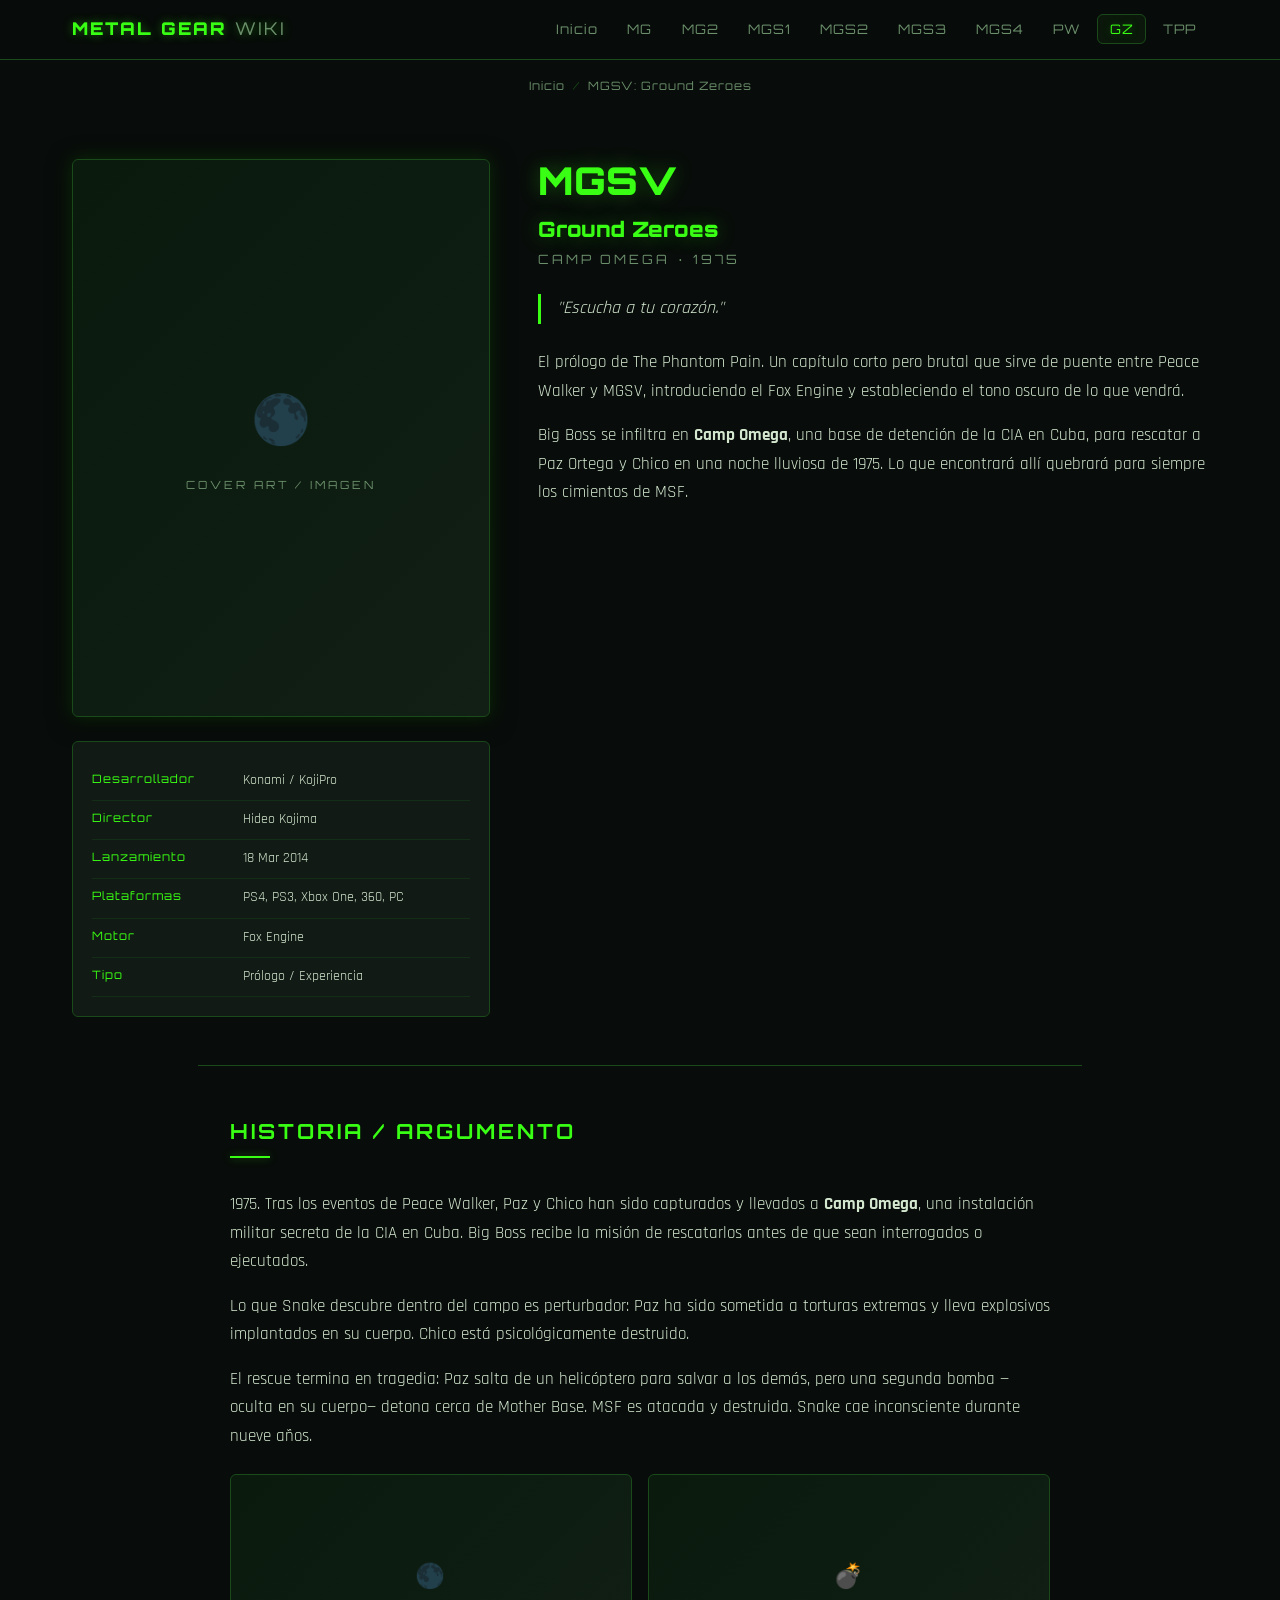
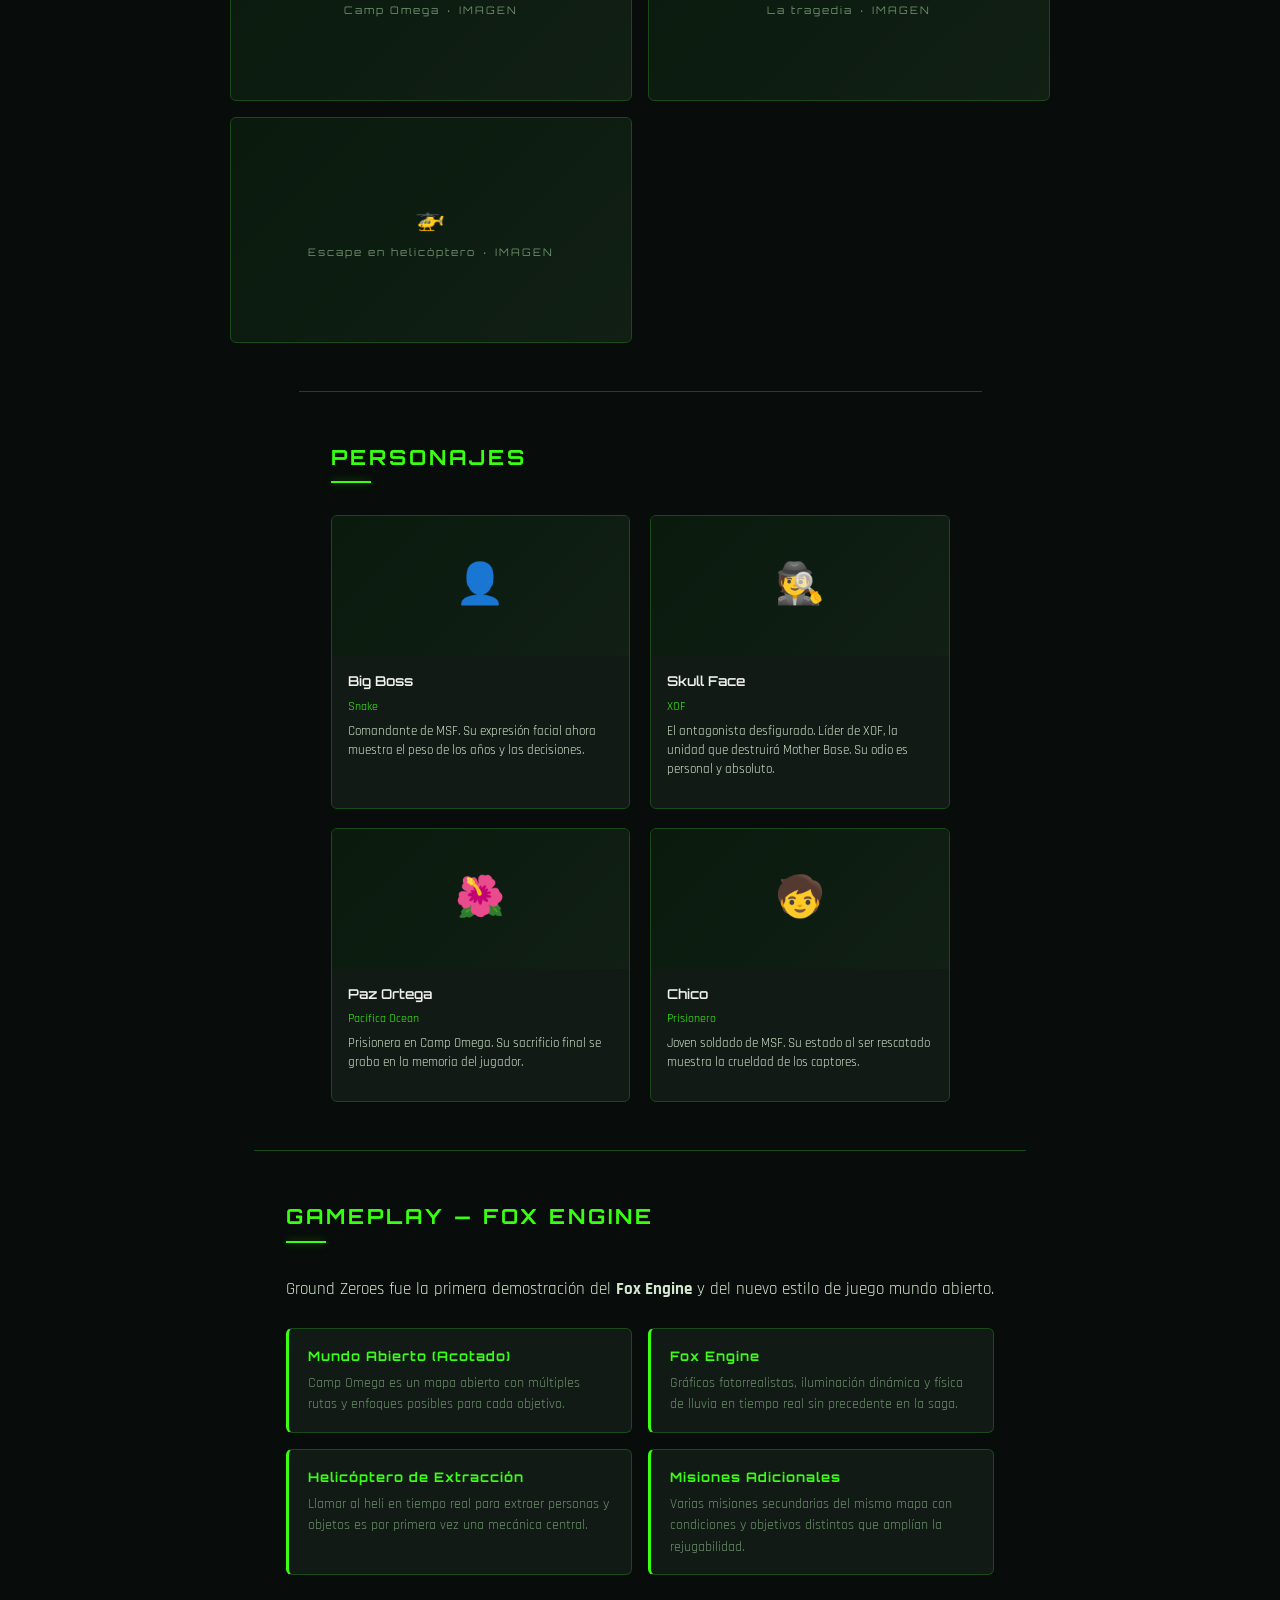
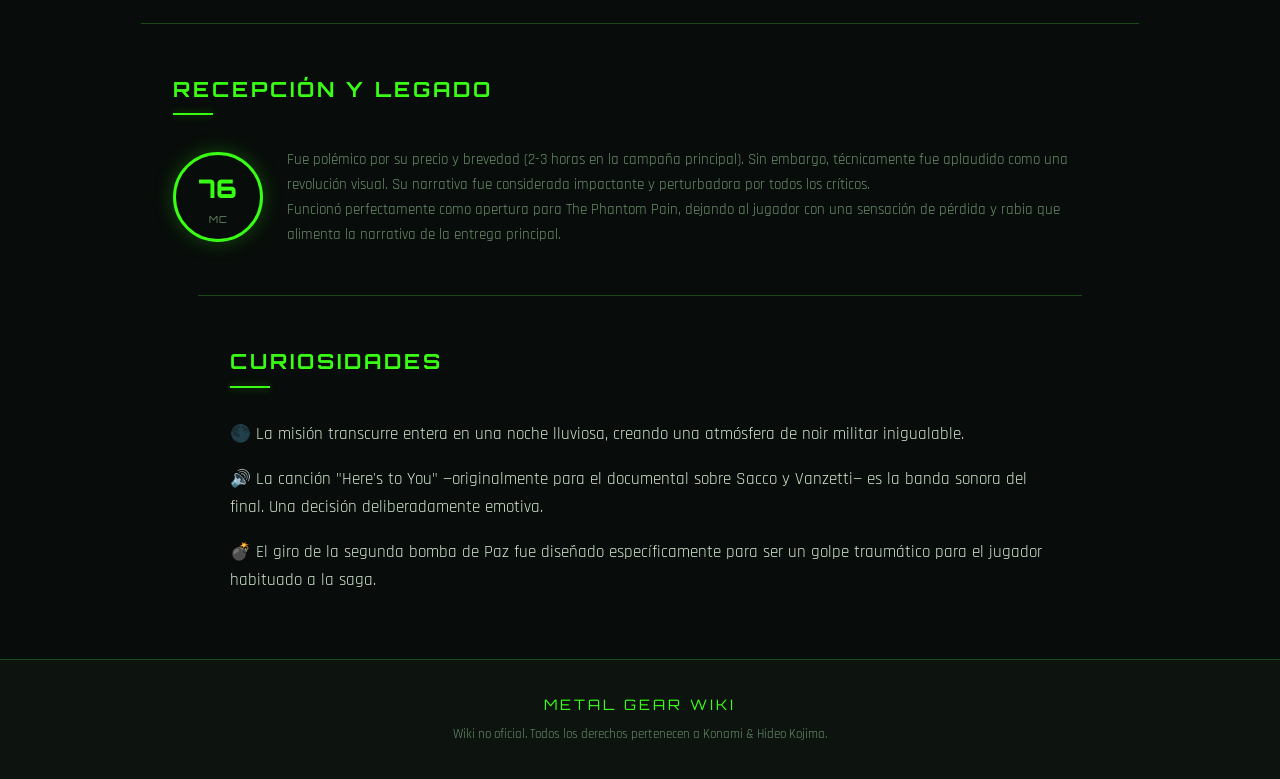
==== games/ground-zeroes.html @ 8def18e2 "base page test" ====
<!DOCTYPE html>
<html lang="es">

<head>
    <meta charset="UTF-8">
    <meta name="viewport" content="width=device-width, initial-scale=1.0">
    <meta name="description"
        content="Guía de Metal Gear Solid V: Ground Zeroes — Camp Omega, el prólogo de The Phantom Pain.">
    <title>MGSV: Ground Zeroes — Metal Gear Wiki</title>
    <link rel="stylesheet" href="../css/styles.css">
    <style>
        .fade-in {
            opacity: 0;
            transform: translateY(20px);
            transition: opacity 0.6s ease, transform 0.6s ease;
        }

        .fade-in.visible {
            opacity: 1;
            transform: translateY(0);
        }
    </style>
</head>

<body>
    <header>
        <div class="nav-inner">
            <a href="../index.html" class="nav-logo">METAL GEAR <span>WIKI</span></a>
            <nav>
                <ul>
                    <li><a href="../index.html">Inicio</a></li>
                    <li><a href="metal-gear.html">MG</a></li>
                    <li><a href="metal-gear-2.html">MG2</a></li>
                    <li><a href="mgs1.html">MGS1</a></li>
                    <li><a href="mgs2.html">MGS2</a></li>
                    <li><a href="mgs3.html">MGS3</a></li>
                    <li><a href="mgs4.html">MGS4</a></li>
                    <li><a href="peace-walker.html">PW</a></li>
                    <li><a href="ground-zeroes.html">GZ</a></li>
                    <li><a href="phantom-pain.html">TPP</a></li>
                </ul>
            </nav>
        </div>
    </header>
    <div class="breadcrumb">
        <a href="../index.html">Inicio</a><span class="sep">/</span>
        <span>MGSV: Ground Zeroes</span>
    </div>

    <div class="game-hero">
        <div class="game-cover-wrap">
            <div class="game-cover-img">
                <span class="placeholder-icon">🌑</span>
                <span class="placeholder-label">COVER ART / IMAGEN</span>
            </div>
            <div class="game-info-sidebar">
                <table>
                    <tr>
                        <td>Desarrollador</td>
                        <td>Konami / KojiPro</td>
                    </tr>
                    <tr>
                        <td>Director</td>
                        <td>Hideo Kojima</td>
                    </tr>
                    <tr>
                        <td>Lanzamiento</td>
                        <td>18 Mar 2014</td>
                    </tr>
                    <tr>
                        <td>Plataformas</td>
                        <td>PS4, PS3, Xbox One, 360, PC</td>
                    </tr>
                    <tr>
                        <td>Motor</td>
                        <td>Fox Engine</td>
                    </tr>
                    <tr>
                        <td>Tipo</td>
                        <td>Prólogo / Experiencia</td>
                    </tr>
                </table>
            </div>
        </div>
        <div class="game-meta">
            <h1>MGSV<br><span style="font-size:0.55em">Ground Zeroes</span></h1>
            <p class="subtitle">CAMP OMEGA · 1975</p>
            <p class="tagline">"Escucha a tu corazón."</p>
            <p>El prólogo de The Phantom Pain. Un capítulo corto pero brutal que sirve de puente entre Peace Walker y
                MGSV, introduciendo el Fox Engine y estableciendo el tono oscuro de lo que vendrá.</p>
            <p>Big Boss se infiltra en <strong>Camp Omega</strong>, una base de detención de la CIA en Cuba, para
                rescatar a Paz Ortega y Chico en una noche lluviosa de 1975. Lo que encontrará allí quebrará para
                siempre los cimientos de MSF.</p>
        </div>
    </div>

    <div class="content-section">
        <h2>Historia / Argumento</h2>
        <div class="section-bar"></div>
        <p>1975. Tras los eventos de Peace Walker, Paz y Chico han sido capturados y llevados a <strong>Camp
                Omega</strong>, una instalación militar secreta de la CIA en Cuba. Big Boss recibe la misión de
            rescatarlos antes de que sean interrogados o ejecutados.</p>
        <p>Lo que Snake descubre dentro del campo es perturbador: Paz ha sido sometida a torturas extremas y lleva
            explosivos implantados en su cuerpo. Chico está psicológicamente destruido.</p>
        <p>El rescue termina en tragedia: Paz salta de un helicóptero para salvar a los demás, pero una segunda bomba
            —oculta en su cuerpo— detona cerca de Mother Base. MSF es atacada y destruida. Snake cae inconsciente
            durante nueve años.</p>
        <div class="img-gallery">
            <div class="img-slot"><span class="img-slot-icon">🌑</span><span>Camp Omega · IMAGEN</span></div>
            <div class="img-slot"><span class="img-slot-icon">💣</span><span>La tragedia · IMAGEN</span></div>
            <div class="img-slot"><span class="img-slot-icon">🚁</span><span>Escape en helicóptero · IMAGEN</span></div>
        </div>
    </div>

    <div class="content-section">
        <h2>Personajes</h2>
        <div class="section-bar"></div>
        <div class="chars-grid">
            <div class="char-card">
                <div class="char-img">👤</div>
                <div class="char-info">
                    <div class="char-name">Big Boss</div>
                    <div class="char-alias">Snake</div>
                    <p class="char-desc">Comandante de MSF. Su expresión facial ahora muestra el peso de los años y las
                        decisiones.</p>
                </div>
            </div>
            <div class="char-card">
                <div class="char-img">🕵️</div>
                <div class="char-info">
                    <div class="char-name">Skull Face</div>
                    <div class="char-alias">XOF</div>
                    <p class="char-desc">El antagonista desfigurado. Líder de XOF, la unidad que destruirá Mother Base.
                        Su odio es personal y absoluto.</p>
                </div>
            </div>
            <div class="char-card">
                <div class="char-img">🌺</div>
                <div class="char-info">
                    <div class="char-name">Paz Ortega</div>
                    <div class="char-alias">Pacifica Ocean</div>
                    <p class="char-desc">Prisionera en Camp Omega. Su sacrificio final se graba en la memoria del
                        jugador.</p>
                </div>
            </div>
            <div class="char-card">
                <div class="char-img">🧒</div>
                <div class="char-info">
                    <div class="char-name">Chico</div>
                    <div class="char-alias">Prisionero</div>
                    <p class="char-desc">Joven soldado de MSF. Su estado al ser rescatado muestra la crueldad de los
                        captores.</p>
                </div>
            </div>
        </div>
    </div>

    <div class="content-section">
        <h2>Gameplay — Fox Engine</h2>
        <div class="section-bar"></div>
        <p>Ground Zeroes fue la primera demostración del <strong>Fox Engine</strong> y del nuevo estilo de juego mundo
            abierto.</p>
        <div class="features-list">
            <div class="feature-item">
                <h4>Mundo Abierto (Acotado)</h4>
                <p>Camp Omega es un mapa abierto con múltiples rutas y enfoques posibles para cada objetivo.</p>
            </div>
            <div class="feature-item">
                <h4>Fox Engine</h4>
                <p>Gráficos fotorrealistas, iluminación dinámica y física de lluvia en tiempo real sin precedente en la
                    saga.</p>
            </div>
            <div class="feature-item">
                <h4>Helicóptero de Extracción</h4>
                <p>Llamar al heli en tiempo real para extraer personas y objetos es por primera vez una mecánica
                    central.</p>
            </div>
            <div class="feature-item">
                <h4>Misiones Adicionales</h4>
                <p>Varias misiones secundarias del mismo mapa con condiciones y objetivos distintos que amplían la
                    rejugabilidad.</p>
            </div>
        </div>
    </div>

    <div class="content-section">
        <h2>Recepción y Legado</h2>
        <div class="section-bar"></div>
        <div class="score-block">
            <div class="score-circle"><span class="score-number">76</span><span class="score-label">MC</span></div>
            <div class="score-text">
                <p>Fue polémico por su precio y brevedad (2-3 horas en la campaña principal). Sin embargo, técnicamente
                    fue aplaudido como una revolución visual. Su narrativa fue considerada impactante y perturbadora por
                    todos los críticos.</p>
                <p>Funcionó perfectamente como apertura para The Phantom Pain, dejando al jugador con una sensación de
                    pérdida y rabia que alimenta la narrativa de la entrega principal.</p>
            </div>
        </div>
    </div>

    <div class="content-section">
        <h2>Curiosidades</h2>
        <div class="section-bar"></div>
        <p>🌑 La misión transcurre entera en una noche lluviosa, creando una atmósfera de noir militar inigualable.</p>
        <p>🔊 La canción "Here's to You" —originalmente para el documental sobre Sacco y Vanzetti— es la banda sonora
            del final. Una decisión deliberadamente emotiva.</p>
        <p>💣 El giro de la segunda bomba de Paz fue diseñado específicamente para ser un golpe traumático para el
            jugador habituado a la saga.</p>
    </div>

    <footer>
        <div class="footer-logo">METAL GEAR WIKI</div>
        <p class="footer-text">Wiki no oficial. Todos los derechos pertenecen a Konami &amp; Hideo Kojima.</p>
    </footer>
    <script src="../js/main.js"></script>
</body>

</html>
---- css/styles.css ----
/* =====================
   Google Fonts
===================== */
@import url('https://fonts.googleapis.com/css2?family=Orbitron:wght@400;600;900&family=Rajdhani:wght@300;400;600&display=swap');

/* =====================
   Reset & Variables
===================== */
*,
*::before,
*::after {
  box-sizing: border-box;
  margin: 0;
  padding: 0;
}

:root {
  --bg-deep: #080c0a;
  --bg-dark: #0d1410;
  --bg-card: #111a14;
  --bg-card-hover: #162019;
  --border-green: #1a4a1a;
  --accent-green: #39ff14;
  --accent-dim: #1e8c0a;
  --accent-red: #c0392b;
  --text-primary: #d4e8d0;
  --text-muted: #6b8f6b;
  --text-white: #f0f0f0;
  --font-title: 'Orbitron', monospace;
  --font-body: 'Rajdhani', sans-serif;
  --shadow-green: 0 0 18px rgba(57, 255, 20, 0.15);
  --shadow-card: 0 4px 24px rgba(0, 0, 0, 0.6);
  --radius: 6px;
  --transition: 0.3s ease;
}

html {
  scroll-behavior: smooth;
}

body {
  font-family: var(--font-body);
  background-color: var(--bg-deep);
  color: var(--text-primary);
  min-height: 100vh;
  display: flex;
  flex-direction: column;
  font-size: 1.05rem;
  line-height: 1.7;
}

/* =====================
   Scrollbar
===================== */
::-webkit-scrollbar {
  width: 8px;
}

::-webkit-scrollbar-track {
  background: var(--bg-dark);
}

::-webkit-scrollbar-thumb {
  background: var(--border-green);
  border-radius: 4px;
}

::-webkit-scrollbar-thumb:hover {
  background: var(--accent-dim);
}

/* =====================
   Header / Nav
===================== */
header {
  background: rgba(8, 12, 10, 0.95);
  border-bottom: 1px solid var(--border-green);
  position: sticky;
  top: 0;
  z-index: 100;
  backdrop-filter: blur(8px);
}

.nav-inner {
  max-width: 1200px;
  margin: 0 auto;
  padding: 0.9rem 2rem;
  display: flex;
  align-items: center;
  justify-content: space-between;
  gap: 1rem;
}

.nav-logo {
  font-family: var(--font-title);
  font-size: 1.1rem;
  font-weight: 900;
  color: var(--accent-green);
  text-decoration: none;
  letter-spacing: 2px;
  text-shadow: 0 0 10px rgba(57, 255, 20, 0.4);
  white-space: nowrap;
}

.nav-logo span {
  color: var(--text-muted);
  font-weight: 400;
}

nav ul {
  list-style: none;
  display: flex;
  flex-wrap: wrap;
  gap: 0.3rem;
}

nav ul li a {
  color: var(--text-muted);
  text-decoration: none;
  font-size: 0.82rem;
  font-family: var(--font-title);
  letter-spacing: 1px;
  padding: 0.35rem 0.7rem;
  border: 1px solid transparent;
  border-radius: var(--radius);
  transition: var(--transition);
}

nav ul li a:hover,
nav ul li a.active {
  color: var(--accent-green);
  border-color: var(--border-green);
  background: rgba(57, 255, 20, 0.05);
  text-shadow: 0 0 8px rgba(57, 255, 20, 0.3);
}

/* =====================
   Hero (index)
===================== */
.hero {
  position: relative;
  min-height: 92vh;
  display: flex;
  align-items: center;
  justify-content: center;
  text-align: center;
  overflow: hidden;
  padding: 3rem 2rem;
  background:
    radial-gradient(ellipse at 50% 60%, rgba(57, 255, 20, 0.05) 0%, transparent 70%),
    linear-gradient(180deg, #080c0a 0%, #0d1410 100%);
}

.hero::before {
  content: '';
  position: absolute;
  inset: 0;
  background-image:
    repeating-linear-gradient(0deg, transparent, transparent 39px, rgba(57, 255, 20, 0.04) 40px),
    repeating-linear-gradient(90deg, transparent, transparent 39px, rgba(57, 255, 20, 0.04) 40px);
  pointer-events: none;
}

.hero-content {
  position: relative;
  z-index: 1;
  max-width: 800px;
}

.hero-eyebrow {
  font-family: var(--font-title);
  font-size: 0.75rem;
  letter-spacing: 5px;
  color: var(--text-muted);
  margin-bottom: 1rem;
  text-transform: uppercase;
}

.hero h1 {
  font-family: var(--font-title);
  font-size: clamp(2.2rem, 6vw, 4.5rem);
  font-weight: 900;
  color: var(--accent-green);
  text-shadow: 0 0 30px rgba(57, 255, 20, 0.4);
  line-height: 1.1;
  margin-bottom: 0.5rem;
}

.hero h1 span {
  color: var(--text-white);
}

.hero-sub {
  font-size: 1.15rem;
  color: var(--text-muted);
  max-width: 550px;
  margin: 1.2rem auto 2.5rem;
  font-weight: 300;
}

.hero-img-placeholder {
  width: 100%;
  max-width: 700px;
  height: 280px;
  border: 1px solid var(--border-green);
  border-radius: var(--radius);
  background:
    linear-gradient(135deg, #0d1a10 0%, #111f14 100%);
  display: flex;
  align-items: center;
  justify-content: center;
  color: var(--text-muted);
  font-family: var(--font-title);
  font-size: 0.75rem;
  letter-spacing: 3px;
  margin: 0 auto 2.5rem;
  box-shadow: var(--shadow-green), var(--shadow-card);
  position: relative;
  overflow: hidden;
}

.hero-img-placeholder::after {
  content: '';
  position: absolute;
  inset: 0;
  background: repeating-linear-gradient(-45deg, transparent, transparent 10px,
      rgba(57, 255, 20, 0.015) 10px, rgba(57, 255, 20, 0.015) 11px);
}

/* =====================
   Buttons
===================== */
.btn {
  display: inline-block;
  padding: 0.75rem 2rem;
  font-family: var(--font-title);
  font-size: 0.8rem;
  letter-spacing: 2px;
  text-decoration: none;
  border-radius: var(--radius);
  transition: var(--transition);
  cursor: pointer;
  border: none;
}

.btn-primary {
  background: var(--accent-green);
  color: var(--bg-deep);
  font-weight: 700;
  box-shadow: 0 0 20px rgba(57, 255, 20, 0.3);
}

.btn-primary:hover {
  background: #fff;
  box-shadow: 0 0 30px rgba(57, 255, 20, 0.5);
}

.btn-outline {
  background: transparent;
  color: var(--accent-green);
  border: 1px solid var(--border-green);
}

.btn-outline:hover {
  background: rgba(57, 255, 20, 0.08);
  border-color: var(--accent-green);
}

/* =====================
   Section base
===================== */
.section {
  padding: 5rem 2rem;
  max-width: 1200px;
  margin: 0 auto;
  width: 100%;
}

.section-title {
  font-family: var(--font-title);
  font-size: 1.6rem;
  font-weight: 600;
  color: var(--accent-green);
  letter-spacing: 3px;
  margin-bottom: 0.5rem;
  text-transform: uppercase;
}

.section-divider {
  width: 60px;
  height: 2px;
  background: var(--accent-green);
  margin-bottom: 2.5rem;
  box-shadow: 0 0 10px rgba(57, 255, 20, 0.4);
}

/* =====================
   Game Cards Grid (index)
===================== */
.games-grid {
  display: grid;
  grid-template-columns: repeat(auto-fill, minmax(300px, 1fr));
  gap: 1.5rem;
}

.game-card {
  background: var(--bg-card);
  border: 1px solid var(--border-green);
  border-radius: var(--radius);
  overflow: hidden;
  text-decoration: none;
  transition: var(--transition);
  display: flex;
  flex-direction: column;
  box-shadow: var(--shadow-card);
  position: relative;
}

.game-card:hover {
  border-color: var(--accent-green);
  background: var(--bg-card-hover);
  transform: translateY(-4px);
  box-shadow: var(--shadow-green), var(--shadow-card);
}

.card-cover {
  width: 100%;
  height: 170px;
  background: linear-gradient(135deg, #0a1a0d 0%, #111f14 100%);
  display: flex;
  align-items: center;
  justify-content: center;
  flex-direction: column;
  gap: 0.5rem;
  position: relative;
  overflow: hidden;
}

.card-cover::after {
  content: '';
  position: absolute;
  inset: 0;
  background: repeating-linear-gradient(-45deg, transparent, transparent 8px,
      rgba(57, 255, 20, 0.02) 8px, rgba(57, 255, 20, 0.02) 9px);
}

.card-cover img {
  width: 100%;
  height: 100%;
  object-fit: cover;
  opacity: 0.85;
}

.card-cover-label {
  font-family: var(--font-title);
  font-size: 0.65rem;
  letter-spacing: 3px;
  color: var(--text-muted);
  z-index: 1;
}

.card-year {
  font-family: var(--font-title);
  font-size: 1.8rem;
  font-weight: 900;
  color: rgba(57, 255, 20, 0.15);
  z-index: 1;
}

.card-body {
  padding: 1.2rem 1.4rem;
  flex: 1;
}

.card-tag {
  font-size: 0.7rem;
  font-family: var(--font-title);
  letter-spacing: 2px;
  color: var(--accent-green);
  text-transform: uppercase;
  margin-bottom: 0.4rem;
  display: block;
}

.card-title {
  font-family: var(--font-title);
  font-size: 1rem;
  color: var(--text-white);
  font-weight: 600;
  margin-bottom: 0.6rem;
}

.card-desc {
  font-size: 0.9rem;
  color: var(--text-muted);
  line-height: 1.6;
}

.card-footer {
  padding: 0.8rem 1.4rem;
  border-top: 1px solid var(--border-green);
  display: flex;
  align-items: center;
  justify-content: space-between;
  font-size: 0.78rem;
  color: var(--text-muted);
  font-family: var(--font-title);
  letter-spacing: 1px;
}

.card-arrow {
  color: var(--accent-green);
  font-size: 1.1rem;
}

/* =====================
   Game Page — Hero
===================== */
.game-hero {
  padding: 4rem 2rem 3rem;
  max-width: 1200px;
  margin: 0 auto;
  display: grid;
  grid-template-columns: 1fr 1.6fr;
  gap: 3rem;
  align-items: start;
}

.game-cover-wrap {
  position: sticky;
  top: 80px;
}

.game-cover-img {
  width: 100%;
  aspect-ratio: 3/4;
  border: 1px solid var(--border-green);
  border-radius: var(--radius);
  background: linear-gradient(135deg, #0a1a0d, #111f14);
  display: flex;
  align-items: center;
  justify-content: center;
  flex-direction: column;
  gap: 0.8rem;
  box-shadow: var(--shadow-green), var(--shadow-card);
  overflow: hidden;
  position: relative;
}

.game-cover-img img {
  width: 100%;
  height: 100%;
  object-fit: cover;
}

.game-cover-img .placeholder-label {
  font-family: var(--font-title);
  font-size: 0.7rem;
  letter-spacing: 3px;
  color: var(--text-muted);
  z-index: 1;
}

.game-cover-img .placeholder-icon {
  font-size: 3rem;
  z-index: 1;
}

.game-info-sidebar {
  background: var(--bg-card);
  border: 1px solid var(--border-green);
  border-radius: var(--radius);
  padding: 1.2rem;
  margin-top: 1.5rem;
  font-size: 0.88rem;
}

.game-info-sidebar table {
  width: 100%;
  border-collapse: collapse;
}

.game-info-sidebar td {
  padding: 0.45rem 0;
  border-bottom: 1px solid rgba(26, 74, 26, 0.4);
  vertical-align: top;
}

.game-info-sidebar td:first-child {
  font-family: var(--font-title);
  font-size: 0.72rem;
  letter-spacing: 1px;
  color: var(--accent-green);
  white-space: nowrap;
  padding-right: 1rem;
  width: 40%;
}

.game-info-sidebar td:last-child {
  color: var(--text-primary);
}

.game-meta h1 {
  font-family: var(--font-title);
  font-size: clamp(1.5rem, 3vw, 2.5rem);
  font-weight: 900;
  color: var(--accent-green);
  text-shadow: 0 0 20px rgba(57, 255, 20, 0.3);
  line-height: 1.1;
  margin-bottom: 0.3rem;
}

.game-meta .subtitle {
  font-family: var(--font-title);
  font-size: 0.8rem;
  letter-spacing: 3px;
  color: var(--text-muted);
  margin-bottom: 1.5rem;
}

.game-meta .tagline {
  font-size: 1.1rem;
  color: var(--text-primary);
  font-style: italic;
  border-left: 3px solid var(--accent-green);
  padding-left: 1rem;
  margin-bottom: 1.5rem;
}

.game-meta p {
  color: var(--text-primary);
  margin-bottom: 1rem;
}

/* =====================
   Content Sections
===================== */
.content-section {
  padding: 3rem 2rem;
  max-width: 1200px;
  margin: 0 auto;
  border-top: 1px solid var(--border-green);
}

.content-section h2 {
  font-family: var(--font-title);
  font-size: 1.3rem;
  color: var(--accent-green);
  letter-spacing: 3px;
  margin-bottom: 0.4rem;
  text-transform: uppercase;
}

.content-section .section-bar {
  width: 40px;
  height: 2px;
  background: var(--accent-green);
  margin-bottom: 2rem;
  box-shadow: 0 0 8px rgba(57, 255, 20, 0.4);
}

.content-section p {
  margin-bottom: 1rem;
  max-width: 820px;
  color: var(--text-primary);
}

/* Characters grid */
.chars-grid {
  display: grid;
  grid-template-columns: repeat(auto-fill, minmax(200px, 1fr));
  gap: 1.2rem;
  margin-top: 1.5rem;
}

.char-card {
  background: var(--bg-card);
  border: 1px solid var(--border-green);
  border-radius: var(--radius);
  overflow: hidden;
  transition: var(--transition);
}

.char-card:hover {
  border-color: var(--accent-green);
  transform: translateY(-3px);
  box-shadow: var(--shadow-green);
}

.char-img {
  width: 100%;
  height: 140px;
  background: linear-gradient(135deg, #0a1a0d, #111f14);
  display: flex;
  align-items: center;
  justify-content: center;
  font-size: 2.5rem;
}

.char-info {
  padding: 0.8rem 1rem;
}

.char-name {
  font-family: var(--font-title);
  font-size: 0.85rem;
  color: var(--text-white);
  font-weight: 600;
  margin-bottom: 0.2rem;
}

.char-alias {
  font-size: 0.78rem;
  color: var(--accent-green);
  margin-bottom: 0.3rem;
}

.char-desc {
  font-size: 0.8rem;
  color: var(--text-muted);
  line-height: 1.5;
}

/* Screenshot / Image Gallery */
.img-gallery {
  display: grid;
  grid-template-columns: repeat(auto-fill, minmax(280px, 1fr));
  gap: 1rem;
  margin-top: 1.5rem;
}

.img-slot {
  aspect-ratio: 16/9;
  background: linear-gradient(135deg, #0a1a0d, #111f14);
  border: 1px solid var(--border-green);
  border-radius: var(--radius);
  display: flex;
  align-items: center;
  justify-content: center;
  flex-direction: column;
  gap: 0.4rem;
  color: var(--text-muted);
  font-family: var(--font-title);
  font-size: 0.65rem;
  letter-spacing: 2px;
  overflow: hidden;
  position: relative;
}

.img-slot img {
  width: 100%;
  height: 100%;
  object-fit: cover;
}

.img-slot-icon {
  font-size: 1.5rem;
}

/* Gameplay features list */
.features-list {
  display: grid;
  grid-template-columns: repeat(auto-fill, minmax(260px, 1fr));
  gap: 1rem;
  margin-top: 1.5rem;
}

.feature-item {
  background: var(--bg-card);
  border: 1px solid var(--border-green);
  border-left: 3px solid var(--accent-green);
  border-radius: var(--radius);
  padding: 1rem 1.2rem;
}

.feature-item h4 {
  font-family: var(--font-title);
  font-size: 0.82rem;
  color: var(--accent-green);
  letter-spacing: 1px;
  margin-bottom: 0.4rem;
}

.feature-item p {
  font-size: 0.88rem;
  color: var(--text-muted);
  line-height: 1.5;
  margin: 0;
}

/* Score bar */
.score-block {
  display: flex;
  align-items: center;
  gap: 1.5rem;
  flex-wrap: wrap;
  margin-top: 1.5rem;
}

.score-circle {
  width: 90px;
  height: 90px;
  border-radius: 50%;
  border: 3px solid var(--accent-green);
  display: flex;
  align-items: center;
  justify-content: center;
  flex-direction: column;
  box-shadow: 0 0 20px rgba(57, 255, 20, 0.25);
}

.score-number {
  font-family: var(--font-title);
  font-size: 1.6rem;
  font-weight: 900;
  color: var(--accent-green);
}

.score-label {
  font-size: 0.6rem;
  color: var(--text-muted);
  font-family: var(--font-title);
  letter-spacing: 1px;
}

.score-text {
  flex: 1;
  min-width: 200px;
}

.score-text p {
  font-size: 0.92rem;
  color: var(--text-muted);
  margin: 0;
}

/* =====================
   Breadcrumb
===================== */
.breadcrumb {
  max-width: 1200px;
  margin: 0 auto;
  padding: 1rem 2rem 0;
  display: flex;
  align-items: center;
  gap: 0.5rem;
  font-family: var(--font-title);
  font-size: 0.72rem;
  letter-spacing: 1px;
  color: var(--text-muted);
}

.breadcrumb a {
  color: var(--text-muted);
  text-decoration: none;
  transition: color var(--transition);
}

.breadcrumb a:hover {
  color: var(--accent-green);
}

.breadcrumb .sep {
  color: var(--border-green);
}

/* =====================
   Footer
===================== */
footer {
  margin-top: auto;
  background: var(--bg-dark);
  border-top: 1px solid var(--border-green);
  padding: 2rem;
  text-align: center;
}

.footer-logo {
  font-family: var(--font-title);
  font-size: 0.9rem;
  color: var(--accent-green);
  letter-spacing: 3px;
  margin-bottom: 0.5rem;
}

.footer-text {
  font-size: 0.82rem;
  color: var(--text-muted);
}

/* =====================
   Responsive
===================== */
@media (max-width: 768px) {
  .game-hero {
    grid-template-columns: 1fr;
  }

  .game-cover-wrap {
    position: static;
    max-width: 280px;
    margin: 0 auto;
  }

  nav ul {
    gap: 0.15rem;
  }

  nav ul li a {
    font-size: 0.7rem;
    padding: 0.3rem 0.45rem;
  }
}
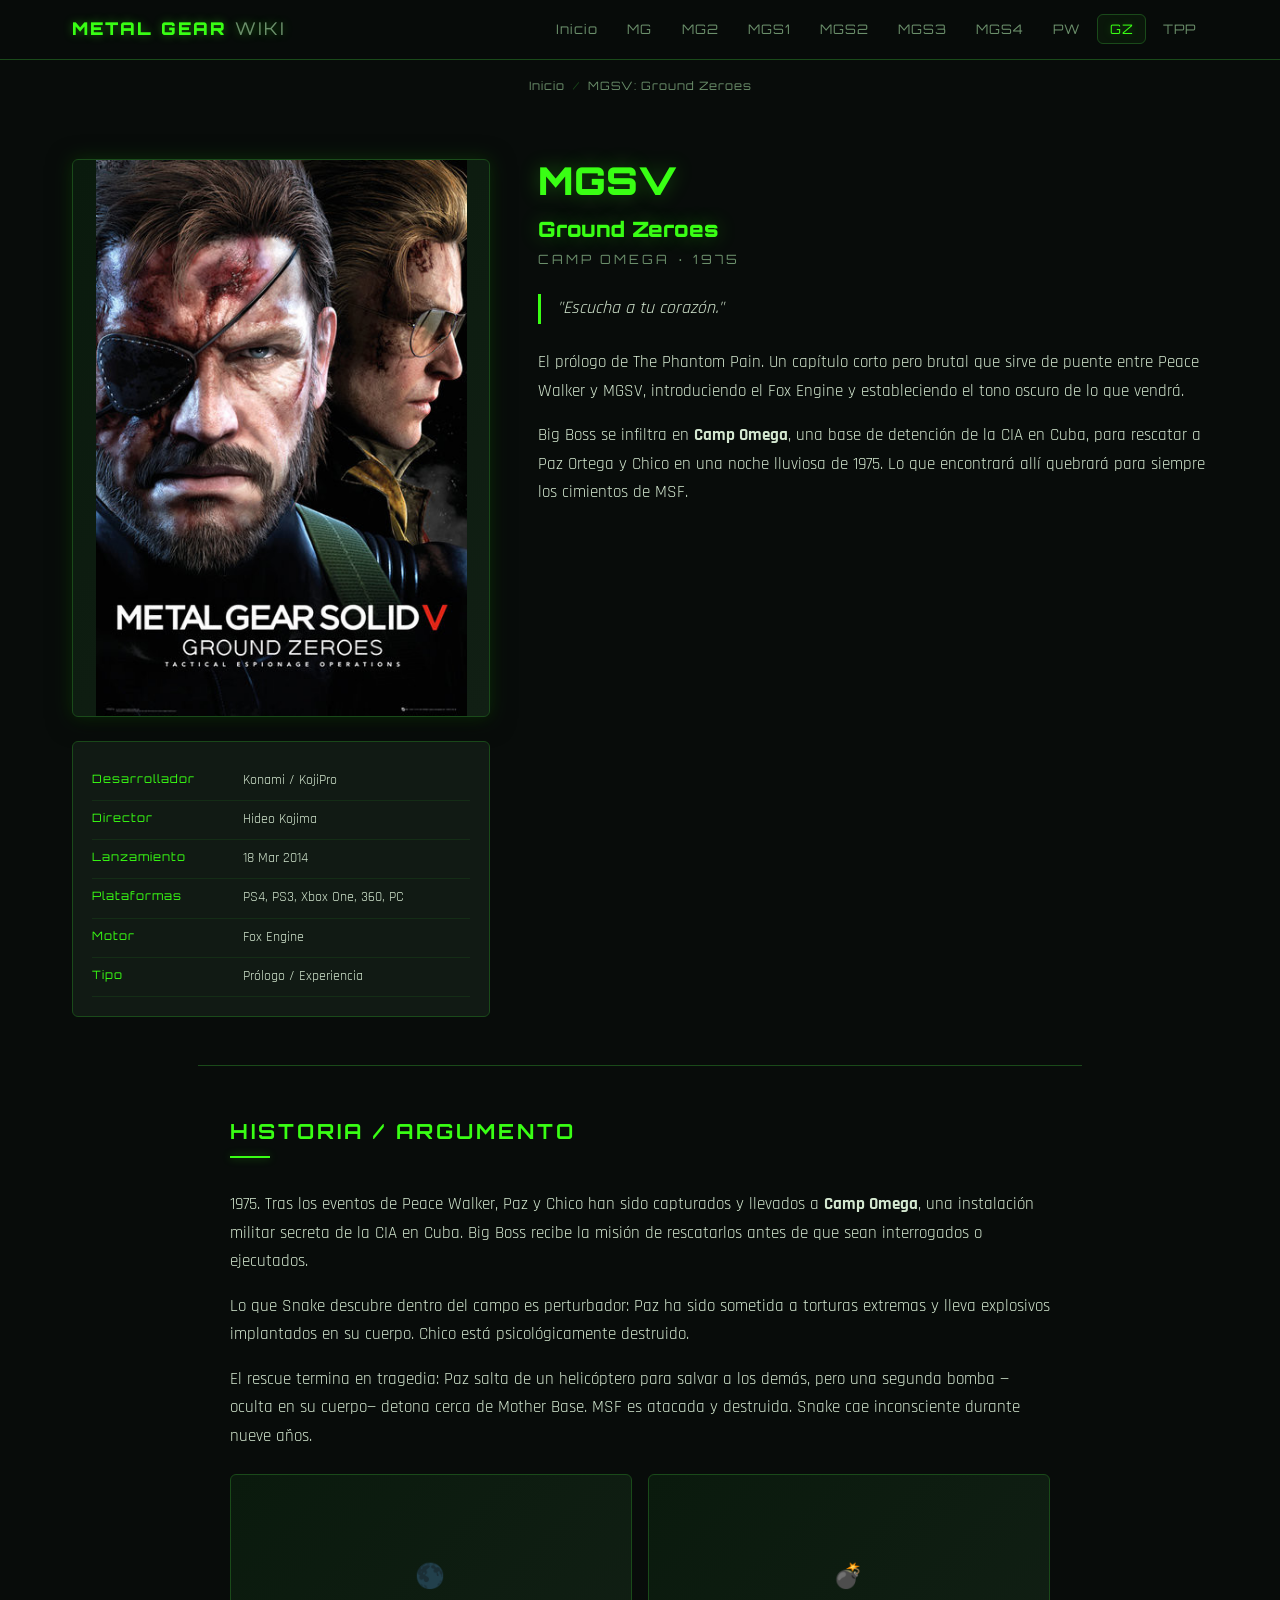
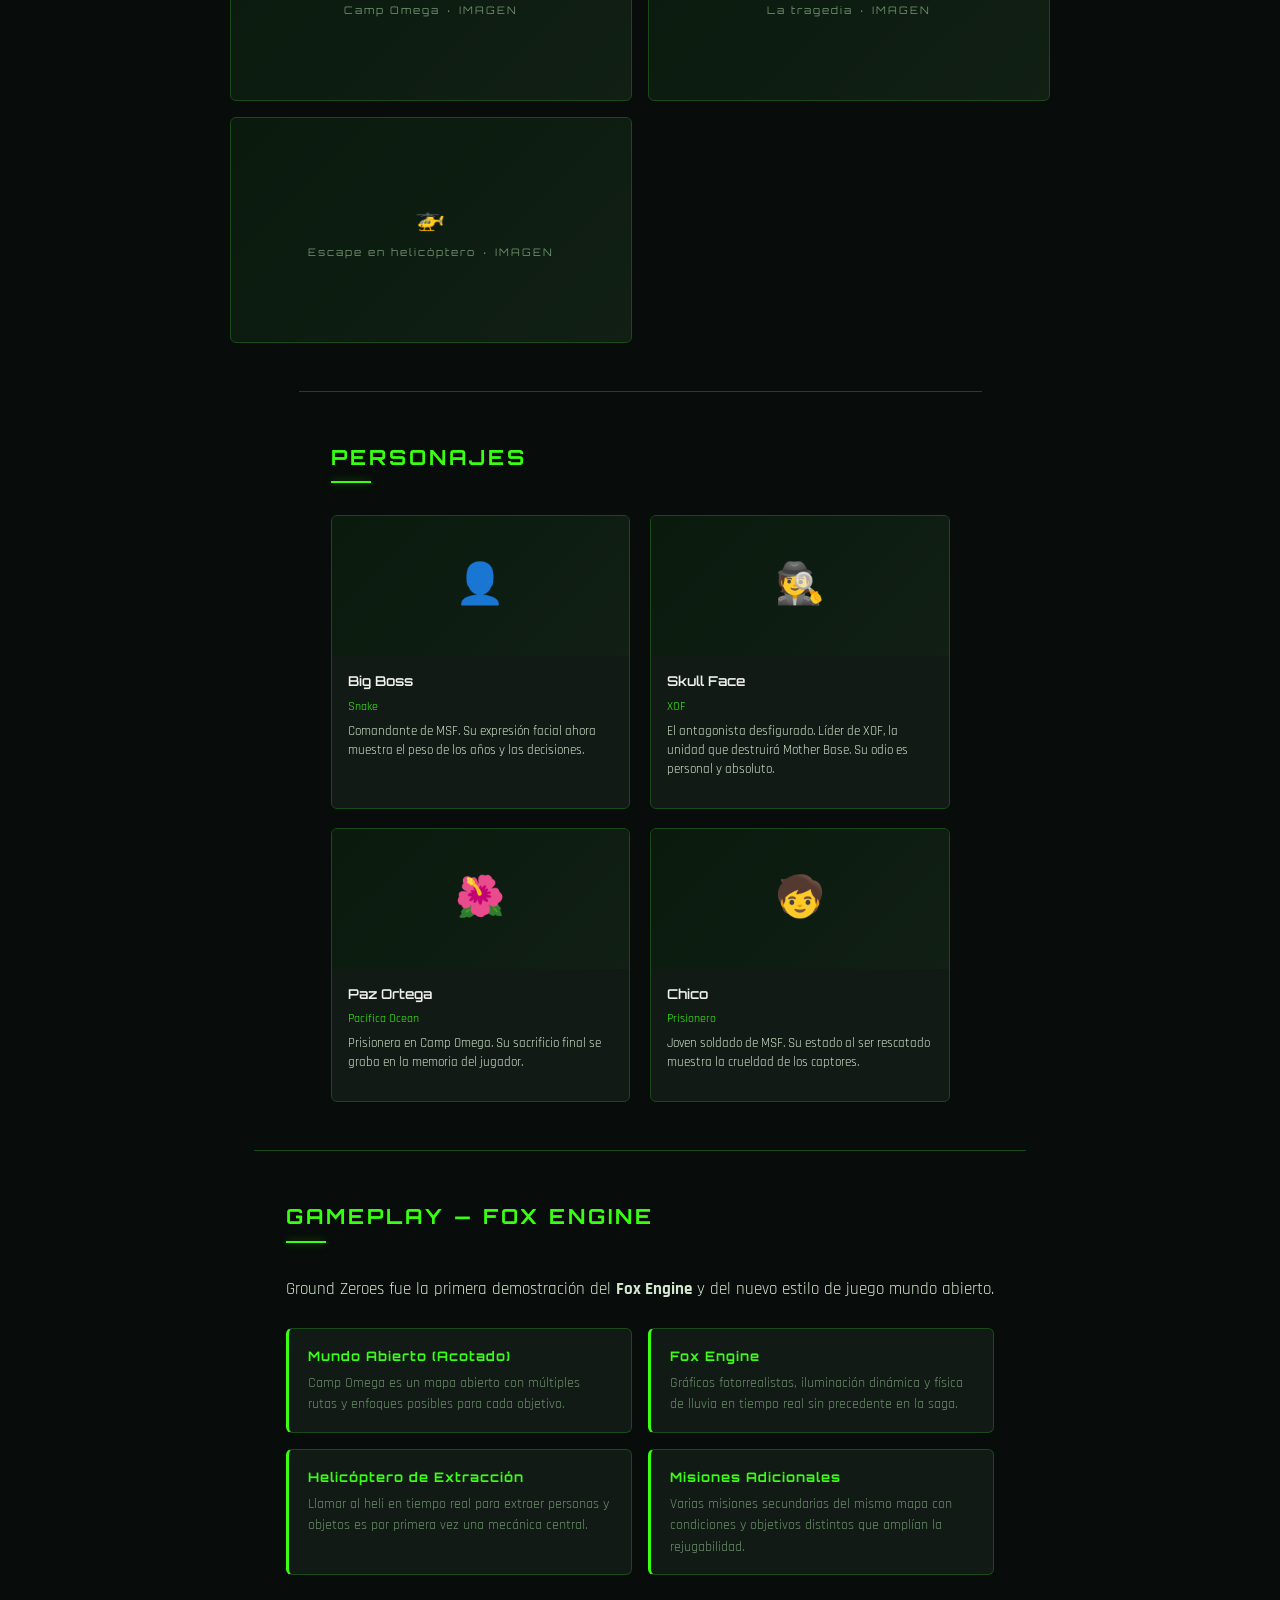
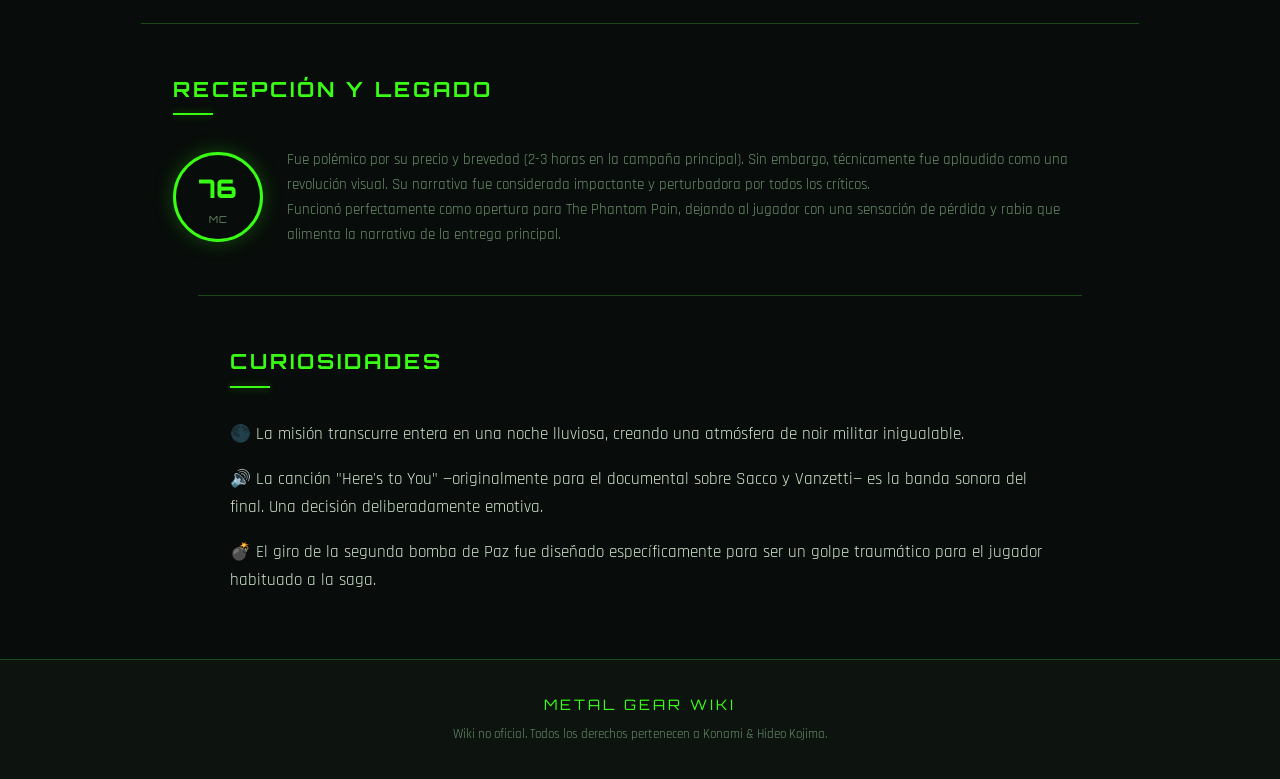
==== commit 39a64b15: "imagesssss" ====
--- a/games/ground-zeroes.html
+++ b/games/ground-zeroes.html
@@ -50,8 +50,8 @@
     <div class="game-hero">
         <div class="game-cover-wrap">
             <div class="game-cover-img">
-                <span class="placeholder-icon">🌑</span>
-                <span class="placeholder-label">COVER ART / IMAGEN</span>
+                <img src="../img/mgs5gzPJ.jpg" alt="Ground Zeroes Cover"
+                    style="width:100%;height:100%;object-fit:contain;">
             </div>
             <div class="game-info-sidebar">
                 <table>
